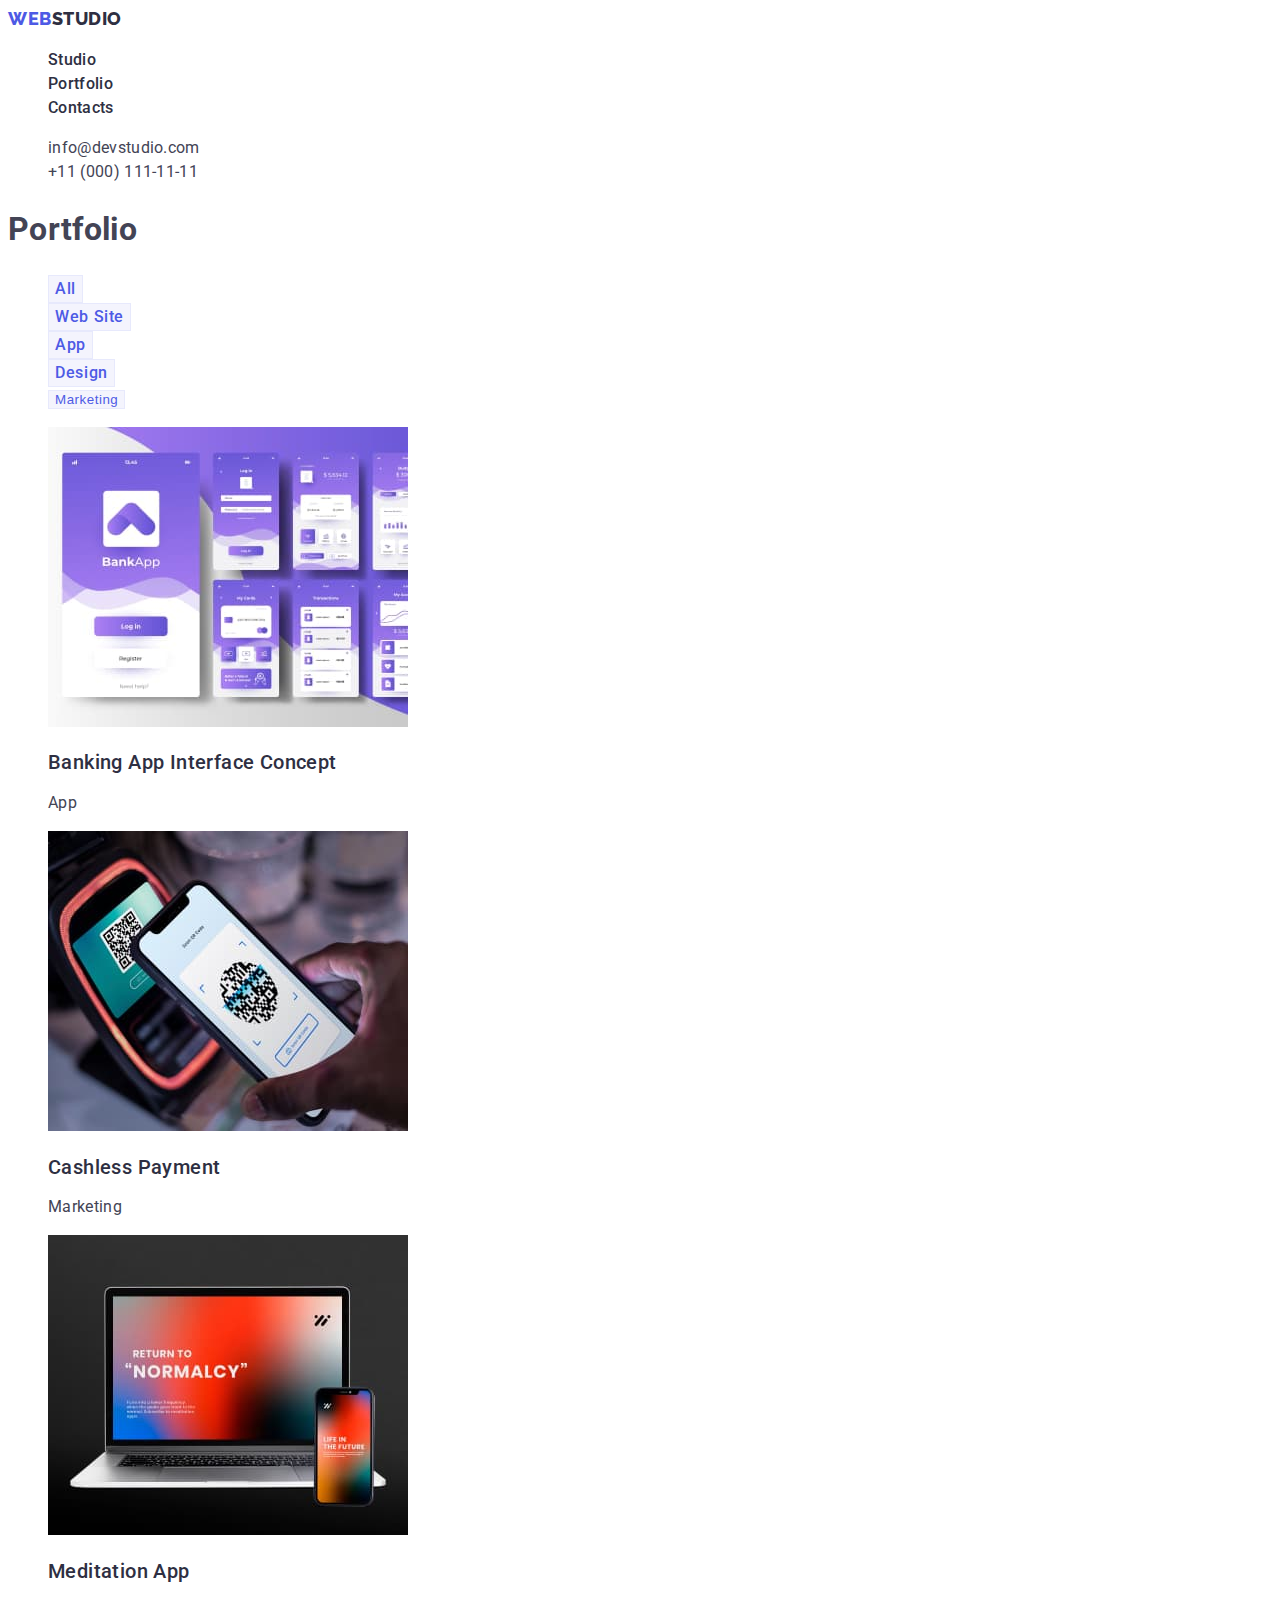
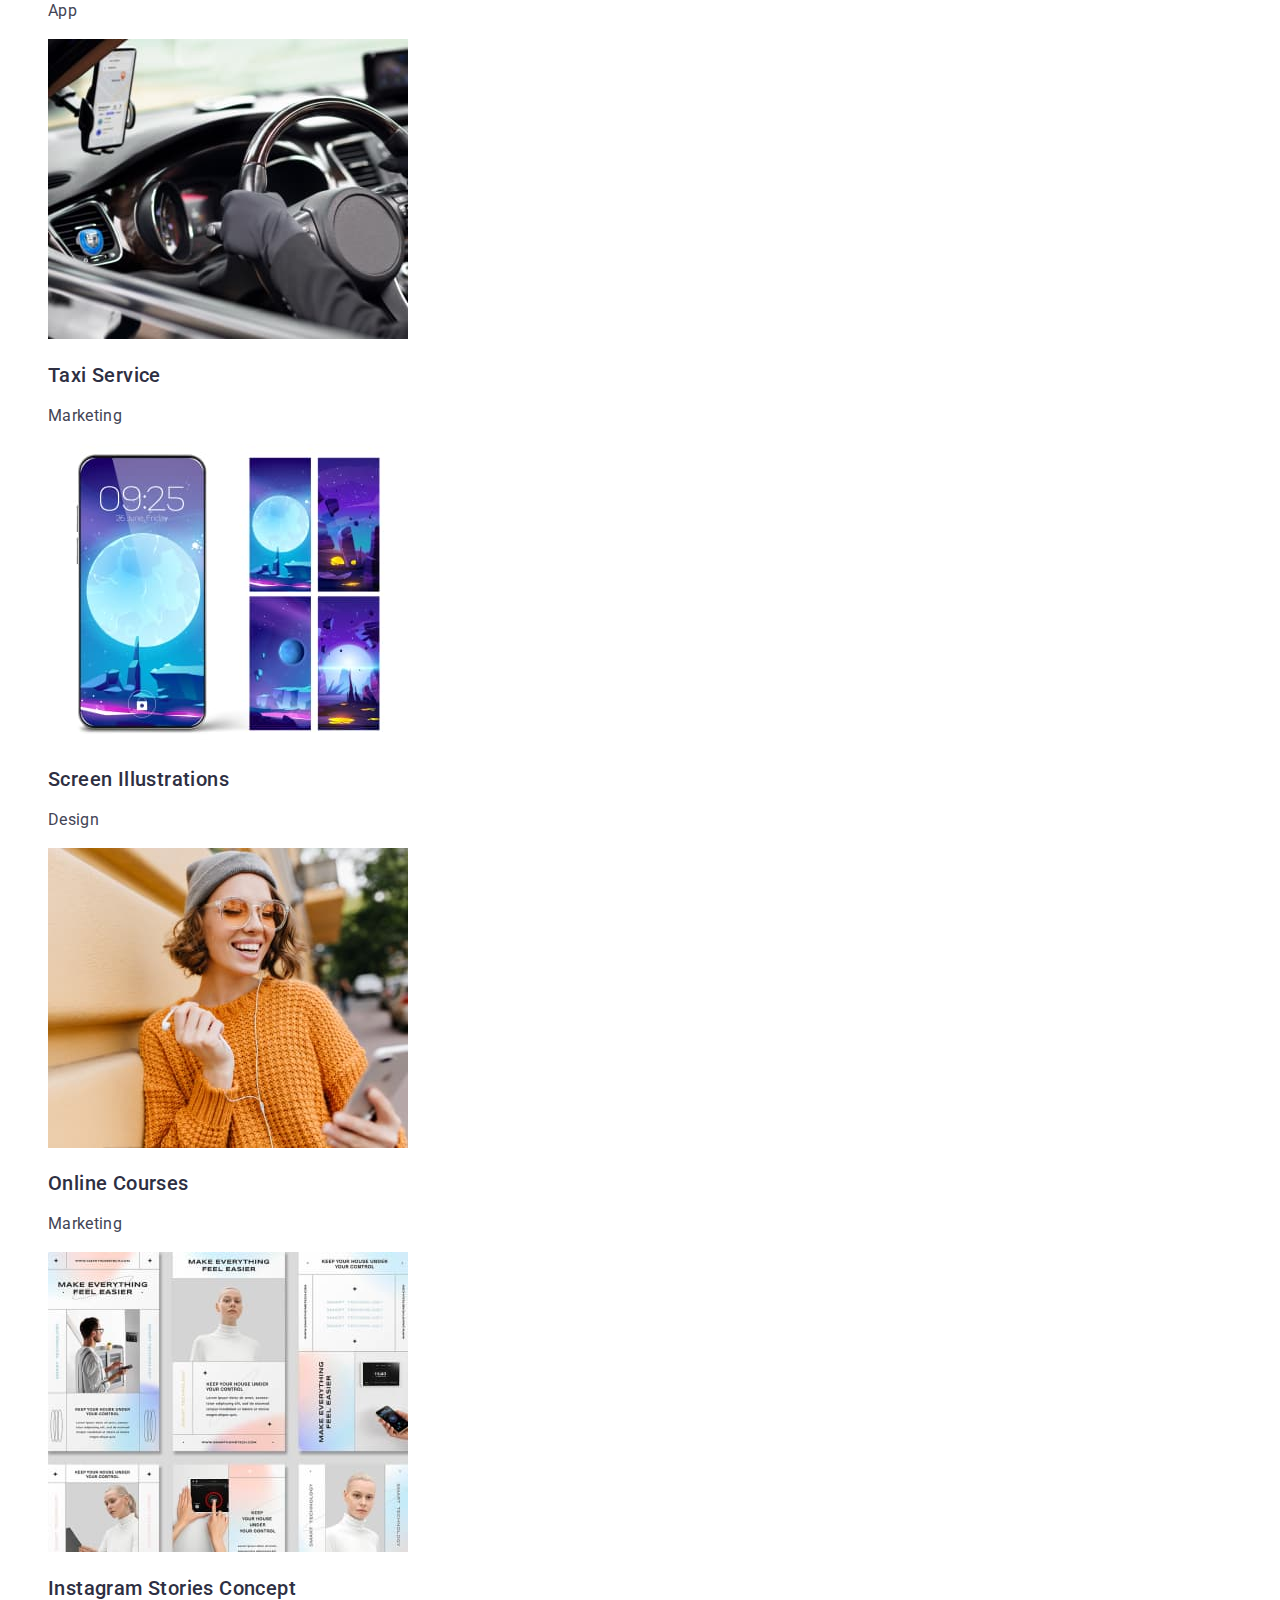
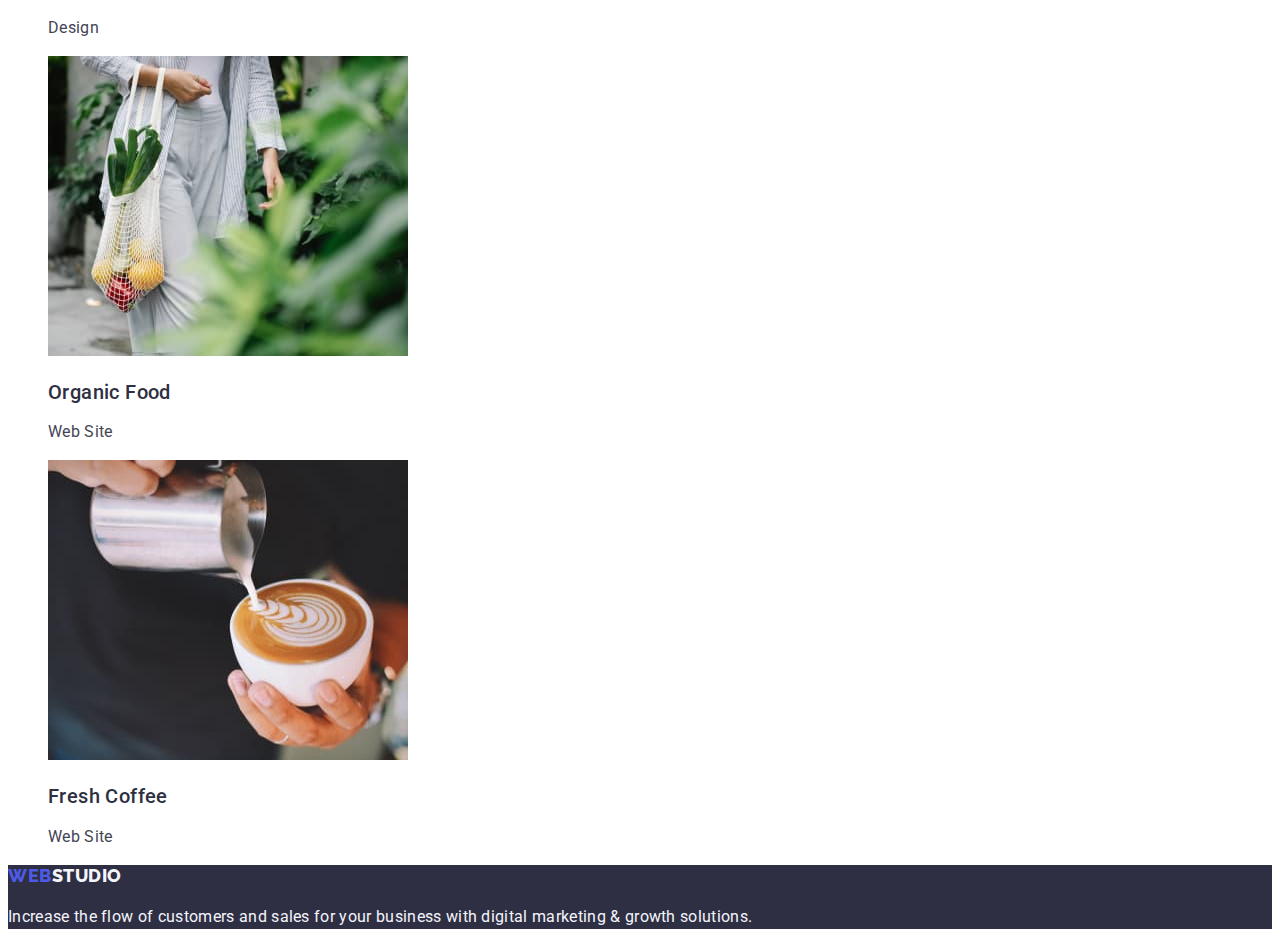
==== portfolio.html @ 128651b5 "Initial commit" ====
<!DOCTYPE html>
<html lang="en">
  <head>
    <meta charset="UTF-8" />
    <meta name="viewport" content="width=device-width, initial-scale=1.0" />
    <title>WEB Studio</title>
    <link rel="preconnect" href="https://fonts.googleapis.com" />
    <link rel="preconnect" href="https://fonts.gstatic.com" crossorigin />
    <link
      href="https://fonts.googleapis.com/css2?family=Raleway:wght@800&family=Roboto:wght@400;500;700&display=swap"
      rel="stylesheet"
    />
    <link rel="stylesheet" href="./css/styles.css" />
  </head>
  <body>
    <header>
      <nav class="navigation">
        <a href="./index.html" class="logo link">
          Web<span class="accent">Studio</span>
        </a>
        <ul class="nav-list list">
          <li>
            <a href="./index.html" class="nav-link link">Studio</a>
          </li>
          <li>
            <a href="./portfolio.html" class="nav-link link">Portfolio</a>
          </li>
          <li>
            <a href="" class="nav-link link">Contacts</a>
          </li>
        </ul>
      </nav>
      <address class="address">
        <ul class="address-list list">
          <li>
            <a href="mailto:info@devstudio.com" class="address-link link"
              >info@devstudio.com</a
            >
          </li>
          <li>
            <a href="tel:+110001111111" class="address-link link"
              >+11 (000) 111-11-11</a
            >
          </li>
        </ul>
      </address>
    </header>
    <main>
      <section class="portfolio">
        <h1>Portfolio</h1>
        <ul class="filter list">
          <li><button type="button" class="portfolio-btn btn">All</button></li>
          <li>
            <button type="button" class="portfolio-btn btn">Web Site</button>
          </li>
          <li><button type="button" class="portfolio-btn btn">App</button></li>
          <li>
            <button type="button" class="portfolio-btn btn">Design</button>
          </li>
          <li>
            <button type="button" class="portfolio-btn">Marketing</button>
          </li>
        </ul>
        <ul class="list">
          <li>
            <a href="" class="link">
              <img
                src="./images/portfolio/app.jpg"
                alt="Banking App Interface Concept"
                width="360"
                height="300"
              />
              <h2 class="subtitle">Banking App Interface Concept</h2>
              <p class="text">App</p>
            </a>
          </li>
          <li>
            <a href="" class="link">
              <img
                src="./images/portfolio/cashless_payment.jpg"
                alt="Cashless Payment"
                width="360"
                height="300"
              />
              <h2 class="subtitle">Cashless Payment</h2>
              <p class="text">Marketing</p>
            </a>
          </li>
          <li>
            <a href="" class="link"
              ><img
                src="./images/portfolio/meditation_app.jpg"
                alt="Meditation App"
                width="360"
                height="300"
              />
              <h2 class="subtitle">Meditation App</h2>
              <p class="text">App</p>
            </a>
          </li>
          <li>
            <a href="" class="link"
              ><img
                src="./images/portfolio/taxi_service.jpg"
                alt="Taxi Service"
                width="360"
                height="300"
              />
              <h2 class="subtitle">Taxi Service</h2>
              <p class="text">Marketing</p>
            </a>
          </li>
          <li>
            <a href="" class="link"
              ><img
                src="./images/portfolio/screen_illustrations.jpg"
                alt="Screen Illustrations"
                width="360"
                height="300"
              />
              <h2 class="subtitle">Screen Illustrations</h2>
              <p class="text">Design</p>
            </a>
          </li>
          <li>
            <a href="" class="link"
              ><img
                src="./images/portfolio/online_courses.jpg"
                alt="Online Courses"
                width="360"
                height="300"
              />
              <h2 class="subtitle">Online Courses</h2>
              <p class="text">Marketing</p>
            </a>
          </li>
          <li>
            <a href="" class="link"
              ><img
                src="./images/portfolio/instagram_stories_concept.jpg"
                alt="Instagram Stories Concept"
                width="360"
                height="300"
              />
              <h2 class="subtitle">Instagram Stories Concept</h2>
              <p class="text">Design</p>
            </a>
          </li>
          <li>
            <a href="" class="link"
              ><img
                src="./images/portfolio/organic_food.jpg"
                alt="Organic Food"
                width="360"
                height="300"
              />
              <h2 class="subtitle">Organic Food</h2>
              <p class="text">Web Site</p>
            </a>
          </li>
          <li>
            <a href="" class="link"
              ><img
                src="./images/portfolio/fresh_coffee.jpg"
                alt="Fresh Coffee"
                width="360"
                height="300"
              />
              <h2 class="subtitle">Fresh Coffee</h2>
              <p class="text">Web Site</p>
            </a>
          </li>
        </ul>
      </section>
    </main>
    <footer class="footer">
      <a href="./index.html" class="logo link"
        >Web<span class="footer-logo">Studio</span></a
      >
      <p class="footer-text">
        Increase the flow of customers and sales for your business with digital
        marketing & growth solutions.
      </p>
    </footer>
  </body>
</html>
---- css/styles.css ----
/* ============== COMMON STYLES ============== */
:root {
    --iris: #4D5AE5;
    --ocean: #404BBF;
    --white: #FFFFFF;
    --navy-blue: #2E2F42;
    --slate: #434455;
    --cloud: #F4F4FD;
    --cornflower:#E7E9FC;
}

.list {
    list-style-type: none;
}

.link {
    text-decoration: none;
}

button {
    cursor: pointer;
}

body {
    font-family: 'Roboto', sans-serif;
    font-size: 16px;
    font-weight: 400;
    line-height: 1.5;
    letter-spacing: 0.02em;
    color: var(--slate);
    background-color: var(--white);
}

.section-title {
    text-align: center;
    font-size: 36px;
    font-weight: 700;
    line-height: 1.11;
    letter-spacing: 0.02em;
    text-transform: capitalize;
    color: var(--navy-blue);
}
/* ============== COMMON STYLES ============== */

/* ============== HEDER STYLES ============== */
.logo{
    font-family: 'Raleway', sans-serif;
    color: var(--iris);
    font-size: 18px;
    font-weight: 800;
    line-height: 1.17;
    letter-spacing: 0.03em;
    text-transform: uppercase;       
}

.accent {
    color: var(--navy-blue);
}

.nav-link {
    color: var(--navy-blue);
    font-weight: 500;
    font-style: normal;
}

address {
    font-style: normal;
}

.address-link {
    color: var(--slate);
    font-family: Roboto;
    
}

.nav-link:hover,
.nav-link:focus,
.address-link:hover,
.address-link:focus {
    color: var(--ocean);
}
/* ============== HEDER STYLES ============== */

/* ============== HERO STYLES ============== */
.hero{
    background-color: var(--navy-blue);
}

.hero-title {
    text-align: center;
    font-size: 56px;
    font-weight: 700;
    line-height: 1.07;
    letter-spacing: 0.02em;
    color: var(--white);
}

.btn {
   font-family: inherit;
    font-size: 16px;
    font-weight: 500;
    line-height: 1.5;
    letter-spacing: 0.04em;
    color: var(--white);
    background-color: #4D5AE5;
}

.btn:hover,
.btn:focus {
    background-color: var(--ocean);
}

/* ============== HERO STYLES ============== */

/* ============== Features STYLES ============== */

.subtitle {
    color: var(--navy-blue);
    font-size: 20px;
    font-weight: 500;
    line-height: 1.2;
    letter-spacing: 0.02em;
}


/* ============== Features STYLES ============== */


/* ============== Team STYLES ============== */


.team {
    background-color: var(--cloud);
}

.team-item {
    background-color: var(--white);
}

/* ============== Team STYLES ============== */

/* ============== Footer STYLES ============== */

.footer {
    background-color: var(--navy-blue);
}

.footer-logo {
    color: var(--cloud);
}

.footer-text{
color: var(--cloud);
}

/* ============== Footer STYLES ============== */

/* ============== PORTFOLIO STYLES ============== */

.portfolio-btn{
    border: 1px solid var(--cornflower);
    background: var(--cloud);
    text-align: center;
    font-weight: 500;
    letter-spacing: 0.04em;
    color: var(--iris);
}

.portfolio-btn:hover,
.portfolio-btn:focus {
    background: var(--ocean);
    color: var(--white);
}

.text{
    color: var(--slate);
}
/* ============== PORTFOLIO STYLES ============== */
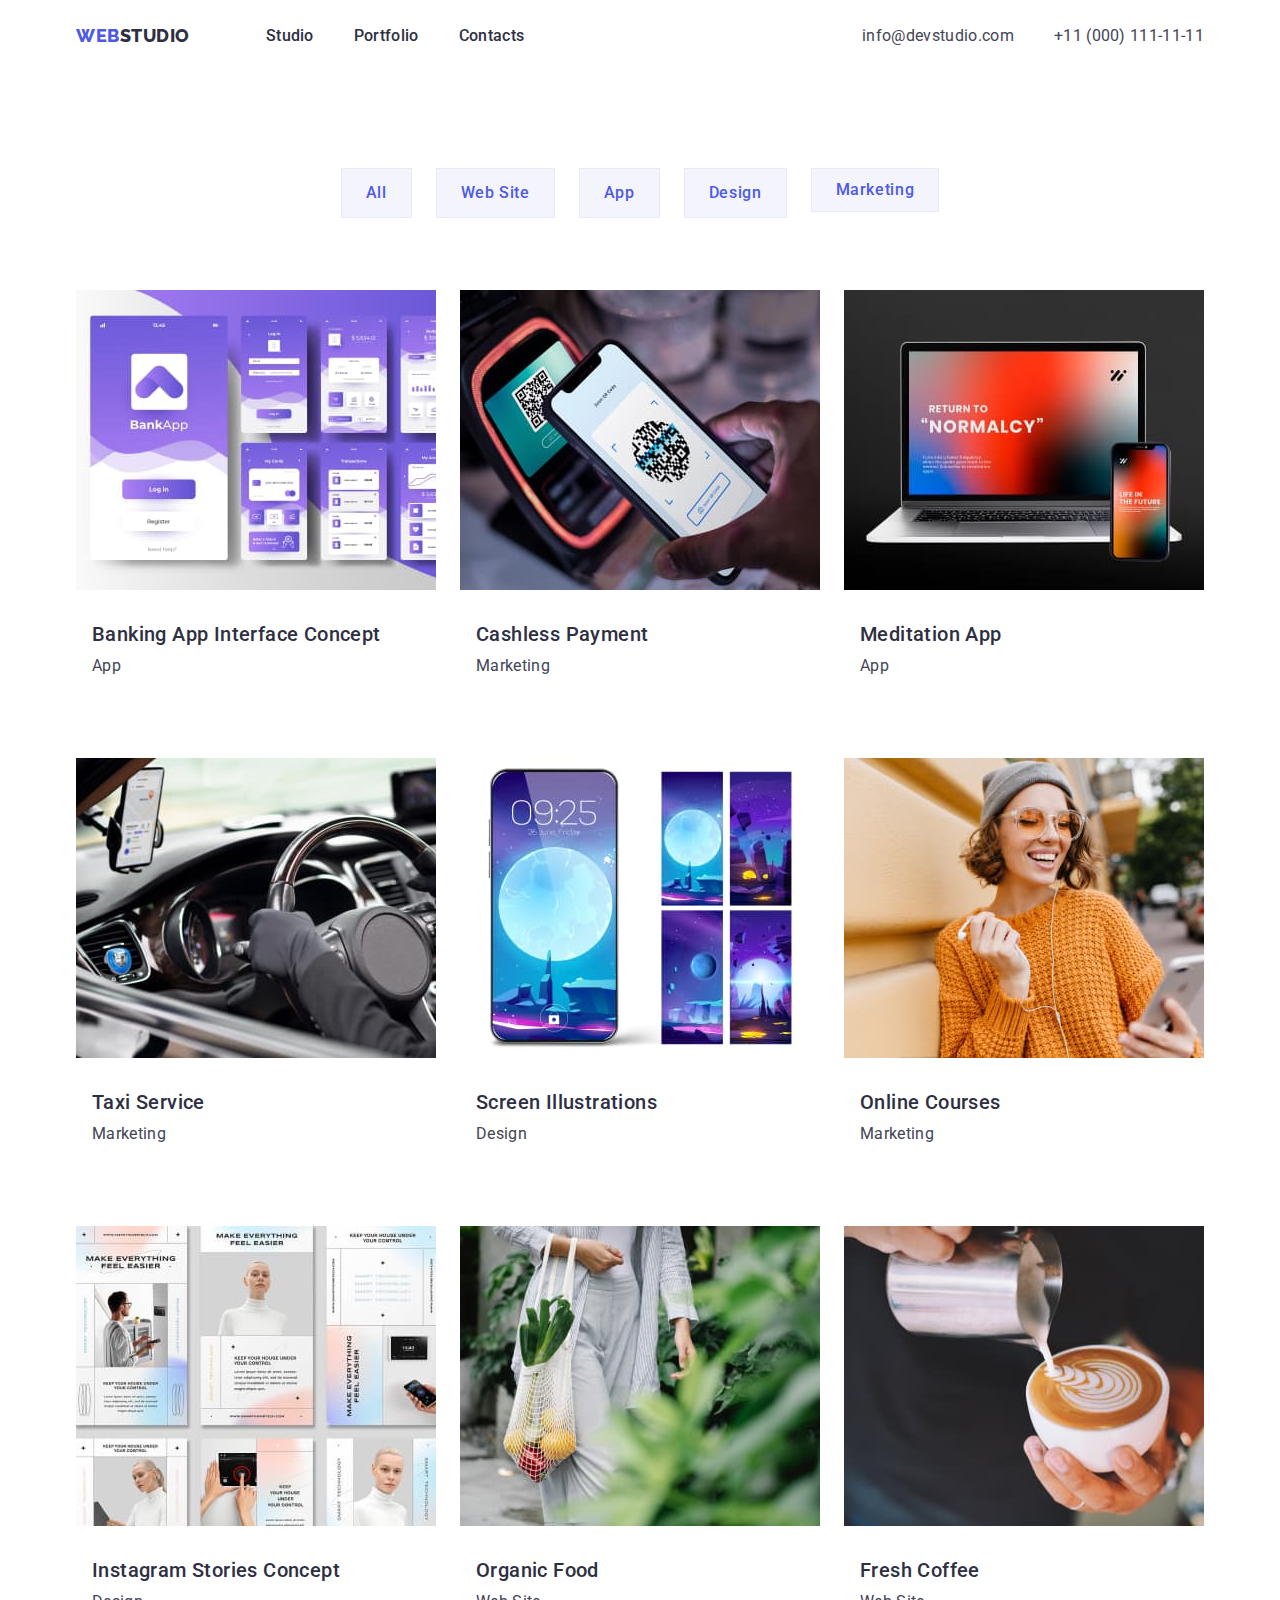
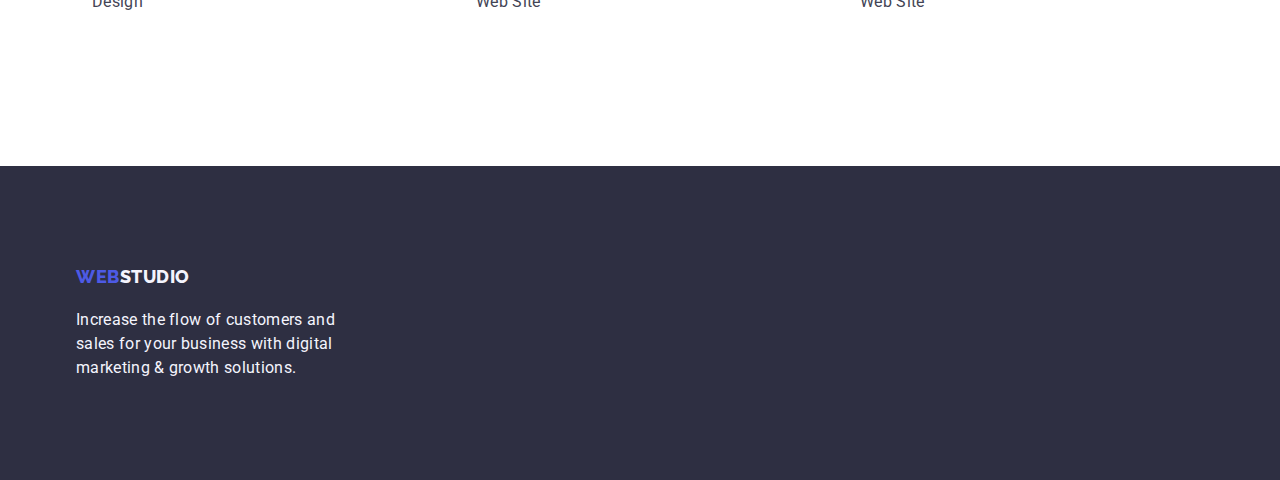
==== commit 5c3252fb: "hw3" ====
--- a/portfolio.html
+++ b/portfolio.html
@@ -4,6 +4,10 @@
     <meta charset="UTF-8" />
     <meta name="viewport" content="width=device-width, initial-scale=1.0" />
     <title>WEB Studio</title>
+    <link
+      rel="stylesheet"
+      href="https://cdnjs.cloudflare.com/ajax/libs/modern-normalize/2.0.0/modern-normalize.min.css"
+    />
     <link rel="preconnect" href="https://fonts.googleapis.com" />
     <link rel="preconnect" href="https://fonts.gstatic.com" crossorigin />
     <link
@@ -14,173 +18,201 @@
   </head>
   <body>
     <header>
-      <nav class="navigation">
-        <a href="./index.html" class="logo link">
-          Web<span class="accent">Studio</span>
-        </a>
-        <ul class="nav-list list">
-          <li>
-            <a href="./index.html" class="nav-link link">Studio</a>
-          </li>
-          <li>
-            <a href="./portfolio.html" class="nav-link link">Portfolio</a>
-          </li>
-          <li>
-            <a href="" class="nav-link link">Contacts</a>
-          </li>
-        </ul>
-      </nav>
-      <address class="address">
-        <ul class="address-list list">
-          <li>
-            <a href="mailto:info@devstudio.com" class="address-link link"
-              >info@devstudio.com</a
-            >
-          </li>
-          <li>
-            <a href="tel:+110001111111" class="address-link link"
-              >+11 (000) 111-11-11</a
-            >
-          </li>
-        </ul>
-      </address>
+      <div class="heder-container container">
+        <nav class="navigation">
+          <a href="./index.html" class="logo link"
+            >Web<span class="accent">Studio</span></a
+          >
+          <ul class="nav-list list">
+            <li>
+              <a href="./index.html" class="nav-link link">Studio</a>
+            </li>
+            <li>
+              <a href="./portfolio.html" class="nav-link link">Portfolio</a>
+            </li>
+            <li>
+              <a href="" class="nav-link link">Contacts</a>
+            </li>
+          </ul>
+        </nav>
+        <address class="address">
+          <ul class="address-list list">
+            <li>
+              <a href="mailto:info@devstudio.com" class="address-link link"
+                >info@devstudio.com</a
+              >
+            </li>
+            <li>
+              <a href="tel:+110001111111" class="address-link link"
+                >+11 (000) 111-11-11</a
+              >
+            </li>
+          </ul>
+        </address>
+      </div>
     </header>
     <main>
-      <section class="portfolio">
-        <h1>Portfolio</h1>
-        <ul class="filter list">
-          <li><button type="button" class="portfolio-btn btn">All</button></li>
-          <li>
-            <button type="button" class="portfolio-btn btn">Web Site</button>
-          </li>
-          <li><button type="button" class="portfolio-btn btn">App</button></li>
-          <li>
-            <button type="button" class="portfolio-btn btn">Design</button>
-          </li>
-          <li>
-            <button type="button" class="portfolio-btn">Marketing</button>
-          </li>
-        </ul>
-        <ul class="list">
-          <li>
-            <a href="" class="link">
-              <img
-                src="./images/portfolio/app.jpg"
-                alt="Banking App Interface Concept"
-                width="360"
-                height="300"
-              />
-              <h2 class="subtitle">Banking App Interface Concept</h2>
-              <p class="text">App</p>
-            </a>
-          </li>
-          <li>
-            <a href="" class="link">
-              <img
-                src="./images/portfolio/cashless_payment.jpg"
-                alt="Cashless Payment"
-                width="360"
-                height="300"
-              />
-              <h2 class="subtitle">Cashless Payment</h2>
-              <p class="text">Marketing</p>
-            </a>
-          </li>
-          <li>
-            <a href="" class="link"
-              ><img
-                src="./images/portfolio/meditation_app.jpg"
-                alt="Meditation App"
-                width="360"
-                height="300"
-              />
-              <h2 class="subtitle">Meditation App</h2>
-              <p class="text">App</p>
-            </a>
-          </li>
-          <li>
-            <a href="" class="link"
-              ><img
-                src="./images/portfolio/taxi_service.jpg"
-                alt="Taxi Service"
-                width="360"
-                height="300"
-              />
-              <h2 class="subtitle">Taxi Service</h2>
-              <p class="text">Marketing</p>
-            </a>
-          </li>
-          <li>
-            <a href="" class="link"
-              ><img
-                src="./images/portfolio/screen_illustrations.jpg"
-                alt="Screen Illustrations"
-                width="360"
-                height="300"
-              />
-              <h2 class="subtitle">Screen Illustrations</h2>
-              <p class="text">Design</p>
-            </a>
-          </li>
-          <li>
-            <a href="" class="link"
-              ><img
-                src="./images/portfolio/online_courses.jpg"
-                alt="Online Courses"
-                width="360"
-                height="300"
-              />
-              <h2 class="subtitle">Online Courses</h2>
-              <p class="text">Marketing</p>
-            </a>
-          </li>
-          <li>
-            <a href="" class="link"
-              ><img
-                src="./images/portfolio/instagram_stories_concept.jpg"
-                alt="Instagram Stories Concept"
-                width="360"
-                height="300"
-              />
-              <h2 class="subtitle">Instagram Stories Concept</h2>
-              <p class="text">Design</p>
-            </a>
-          </li>
-          <li>
-            <a href="" class="link"
-              ><img
-                src="./images/portfolio/organic_food.jpg"
-                alt="Organic Food"
-                width="360"
-                height="300"
-              />
-              <h2 class="subtitle">Organic Food</h2>
-              <p class="text">Web Site</p>
-            </a>
-          </li>
-          <li>
-            <a href="" class="link"
-              ><img
-                src="./images/portfolio/fresh_coffee.jpg"
-                alt="Fresh Coffee"
-                width="360"
-                height="300"
-              />
-              <h2 class="subtitle">Fresh Coffee</h2>
-              <p class="text">Web Site</p>
-            </a>
-          </li>
-        </ul>
+      <section class="portfolio section">
+        <div class="container">
+          <h1 class="visually-hidden">Portfolio</h1>
+          <ul class="filter list">
+            <li>
+              <button type="button" class="portfolio-btn btn">All</button>
+            </li>
+            <li>
+              <button type="button" class="portfolio-btn btn">Web Site</button>
+            </li>
+            <li>
+              <button type="button" class="portfolio-btn btn">App</button>
+            </li>
+            <li>
+              <button type="button" class="portfolio-btn btn">Design</button>
+            </li>
+            <li>
+              <button type="button" class="portfolio-btn">Marketing</button>
+            </li>
+          </ul>
+          <ul class="portfolio-list list">
+            <li>
+              <a href="" class="link">
+                <img
+                  src="./images/portfolio/app.jpg"
+                  alt="Banking App Interface Concept"
+                  width="360"
+                  height="300"
+                />
+                <div class="portfolio-wrap">
+                  <h2 class="subtitle">Banking App Interface Concept</h2>
+                  <p class="text">App</p>
+                </div>
+              </a>
+            </li>
+            <li>
+              <a href="" class="link">
+                <img
+                  src="./images/portfolio/cashless_payment.jpg"
+                  alt="Cashless Payment"
+                  width="360"
+                  height="300"
+                />
+                <div class="portfolio-wrap">
+                  <h2 class="subtitle">Cashless Payment</h2>
+                  <p class="text">Marketing</p>
+                </div>
+              </a>
+            </li>
+            <li>
+              <a href="" class="link"
+                ><img
+                  src="./images/portfolio/meditation_app.jpg"
+                  alt="Meditation App"
+                  width="360"
+                  height="300"
+                />
+                <div class="portfolio-wrap">
+                  <h2 class="subtitle">Meditation App</h2>
+                  <p class="text">App</p>
+                </div>
+              </a>
+            </li>
+            <li>
+              <a href="" class="link"
+                ><img
+                  src="./images/portfolio/taxi_service.jpg"
+                  alt="Taxi Service"
+                  width="360"
+                  height="300"
+                />
+                <div class="portfolio-wrap">
+                  <h2 class="subtitle">Taxi Service</h2>
+                  <p class="text">Marketing</p>
+                </div>
+              </a>
+            </li>
+            <li>
+              <a href="" class="link"
+                ><img
+                  src="./images/portfolio/screen_illustrations.jpg"
+                  alt="Screen Illustrations"
+                  width="360"
+                  height="300"
+                />
+                <div class="portfolio-wrap">
+                  <h2 class="subtitle">Screen Illustrations</h2>
+                  <p class="text">Design</p>
+                </div>
+              </a>
+            </li>
+            <li>
+              <a href="" class="link"
+                ><img
+                  src="./images/portfolio/online_courses.jpg"
+                  alt="Online Courses"
+                  width="360"
+                  height="300"
+                />
+                <div class="portfolio-wrap">
+                  <h2 class="subtitle">Online Courses</h2>
+                  <p class="text">Marketing</p>
+                </div>
+              </a>
+            </li>
+            <li>
+              <a href="" class="link"
+                ><img
+                  src="./images/portfolio/instagram_stories_concept.jpg"
+                  alt="Instagram Stories Concept"
+                  width="360"
+                  height="300"
+                />
+                <div class="portfolio-wrap">
+                  <h2 class="subtitle">Instagram Stories Concept</h2>
+                  <p class="text">Design</p>
+                </div>
+              </a>
+            </li>
+            <li>
+              <a href="" class="link"
+                ><img
+                  src="./images/portfolio/organic_food.jpg"
+                  alt="Organic Food"
+                  width="360"
+                  height="300"
+                />
+                <div class="portfolio-wrap">
+                  <h2 class="subtitle">Organic Food</h2>
+                  <p class="text">Web Site</p>
+                </div>
+              </a>
+            </li>
+            <li>
+              <a href="" class="link"
+                ><img
+                  src="./images/portfolio/fresh_coffee.jpg"
+                  alt="Fresh Coffee"
+                  width="360"
+                  height="300"
+                />
+                <div class="portfolio-wrap">
+                  <h2 class="subtitle">Fresh Coffee</h2>
+                  <p class="text">Web Site</p>
+                </div>
+              </a>
+            </li>
+          </ul>
+        </div>
       </section>
     </main>
-    <footer class="footer">
-      <a href="./index.html" class="logo link"
-        >Web<span class="footer-logo">Studio</span></a
-      >
-      <p class="footer-text">
-        Increase the flow of customers and sales for your business with digital
-        marketing & growth solutions.
-      </p>
+    <footer class="footer footer-section">
+      <div class="container">
+        <a href="./index.html" class="logo link"
+          >Web<span class="footer-logo">Studio</span></a
+        >
+        <p class="footer-text">
+          Increase the flow of customers and sales for your business with
+          digital marketing & growth solutions.
+        </p>
+      </div>
     </footer>
   </body>
 </html>
--- a/css/styles.css
+++ b/css/styles.css
@@ -9,6 +9,28 @@
     --cornflower:#E7E9FC;
 }
 
+h1,
+h2,
+h3,
+h4,
+h5,
+h6,
+p {
+    margin-top: 0;
+    margin-bottom: 0;
+}
+
+ul,
+ol {
+    margin-top: 0;
+    margin-bottom: 0;
+    padding-left: 0;
+}
+
+img {
+    display: block;
+}
+
 .list {
     list-style-type: none;
 }
@@ -31,7 +53,16 @@
     background-color: var(--white);
 }
 
+.container {
+    max-width:1158px;
+    padding-left: 15px;
+    padding-right: 15px;
+    margin-left: auto;
+    margin-right: auto;     
+}
+
 .section-title {
+    margin-bottom: 72px;
     text-align: center;
     font-size: 36px;
     font-weight: 700;
@@ -40,9 +71,39 @@
     text-transform: capitalize;
     color: var(--navy-blue);
 }
+
+.visually-hidden {
+    position: absolute;
+    width: 1px;
+    height: 1px;
+    margin: -1px;
+    border: 0;
+    padding: 0;
+    white-space: nowrap;
+    clip-path: inset(100%);
+    clip: rect(0 0 0 0);
+    overflow: hidden;
+}
+
+.section {
+    padding-top: 120px;
+    padding-bottom: 120px;
+}
 /* ============== COMMON STYLES ============== */
 
 /* ============== HEDER STYLES ============== */
+
+.heder-container {
+    display: flex;
+    justify-content: space-between;
+}
+
+.navigation {
+    display: flex;
+    align-items: center;
+}
+
+
 .logo{
     font-family: 'Raleway', sans-serif;
     color: var(--iris);
@@ -57,7 +118,16 @@
     color: var(--navy-blue);
 }
 
+.nav-list {
+    display: flex;
+    gap: 40px;
+    margin-left: 76px;
+}
+
 .nav-link {
+    display: inline-block;
+    padding-top: 24px;
+    padding-bottom: 24px;
     color: var(--navy-blue);
     font-weight: 500;
     font-style: normal;
@@ -67,7 +137,15 @@
     font-style: normal;
 }
 
+.address-list {
+    display: flex;
+    gap: 40px;
+}
+
 .address-link {
+    display: inline-block;
+    padding-top: 24px;
+    padding-bottom: 24px;
     color: var(--slate);
     font-family: Roboto;
     
@@ -86,7 +164,16 @@
     background-color: var(--navy-blue);
 }
 
+.hero-container {
+    padding-top: 188px;
+    padding-bottom: 188px;
+}
+
 .hero-title {
+    width: 496px;
+    margin-left: auto;
+    margin-right: auto;
+    margin-bottom: 48px;
     text-align: center;
     font-size: 56px;
     font-weight: 700;
@@ -96,6 +183,7 @@
 }
 
 .btn {
+    display: block;
    font-family: inherit;
     font-size: 16px;
     font-weight: 500;
@@ -103,6 +191,7 @@
     letter-spacing: 0.04em;
     color: var(--white);
     background-color: #4D5AE5;
+   
 }
 
 .btn:hover,
@@ -110,11 +199,34 @@
     background-color: var(--ocean);
 }
 
+.hero-btn {
+    margin-left: auto;
+    margin-right: auto;
+    border: none;
+    padding: 16px 32px;
+    min-width: 169px;
+}
+
 /* ============== HERO STYLES ============== */
 
 /* ============== Features STYLES ============== */
 
+.features {
+    padding-bottom: 0px;
+}
+
+.features-list {
+    display: flex;
+    gap: 24px;
+}
+
+.features-item {
+    /* flex-basis: calc((100%-72px)/4); */
+    flex-grow: 1;
+}
+
 .subtitle {
+    margin-bottom: 8px;
     color: var(--navy-blue);
     font-size: 20px;
     font-weight: 500;
@@ -125,6 +237,19 @@
 
 /* ============== Features STYLES ============== */
 
+/* ============== Work STYLES ============== */
+
+.work-list {
+    display: flex;
+    gap: 24px;
+}
+
+/* ============== WORK STYLES ============== */
+
+
+
+
+
 
 /* ============== Team STYLES ============== */
 
@@ -133,10 +258,20 @@
     background-color: var(--cloud);
 }
 
+.team-list {
+    display: flex;
+    gap: 24px;
+}
+
 .team-item {
     background-color: var(--white);
 }
 
+.wrap {
+    padding: 32px 16px;
+    text-align: center;
+}
+
 /* ============== Team STYLES ============== */
 
 /* ============== Footer STYLES ============== */
@@ -145,19 +280,41 @@
     background-color: var(--navy-blue);
 }
 
+.footer-section {
+    padding-top: 100px;
+    padding-bottom: 100px;
+}
+
 .footer-logo {
+    /* display: block; */
+    /* margin-bottom: 18px; */
     color: var(--cloud);
 }
 
 .footer-text{
-color: var(--cloud);
+    margin-top: 18px;
+    width: 264px;
+    color: var(--cloud);
 }
 
 /* ============== Footer STYLES ============== */
 
 /* ============== PORTFOLIO STYLES ============== */
 
+.portfolio {
+    padding-top: 96px;
+}
+
+.filter {
+    display: flex;
+    gap: 24px;
+    justify-content: center;
+    margin-bottom: 72px;
+}
+
 .portfolio-btn{
+    display: block;
+    padding: 12px 24px;
     border: 1px solid var(--cornflower);
     background: var(--cloud);
     text-align: center;
@@ -172,6 +329,17 @@
     color: var(--white);
 }
 
+.portfolio-list {
+    display: flex;
+    flex-wrap: wrap;
+    row-gap: 48px;
+    column-gap: 24px;
+}
+
+.portfolio-wrap {
+    padding: 32px 16px;
+}
+
 .text{
     color: var(--slate);
 }
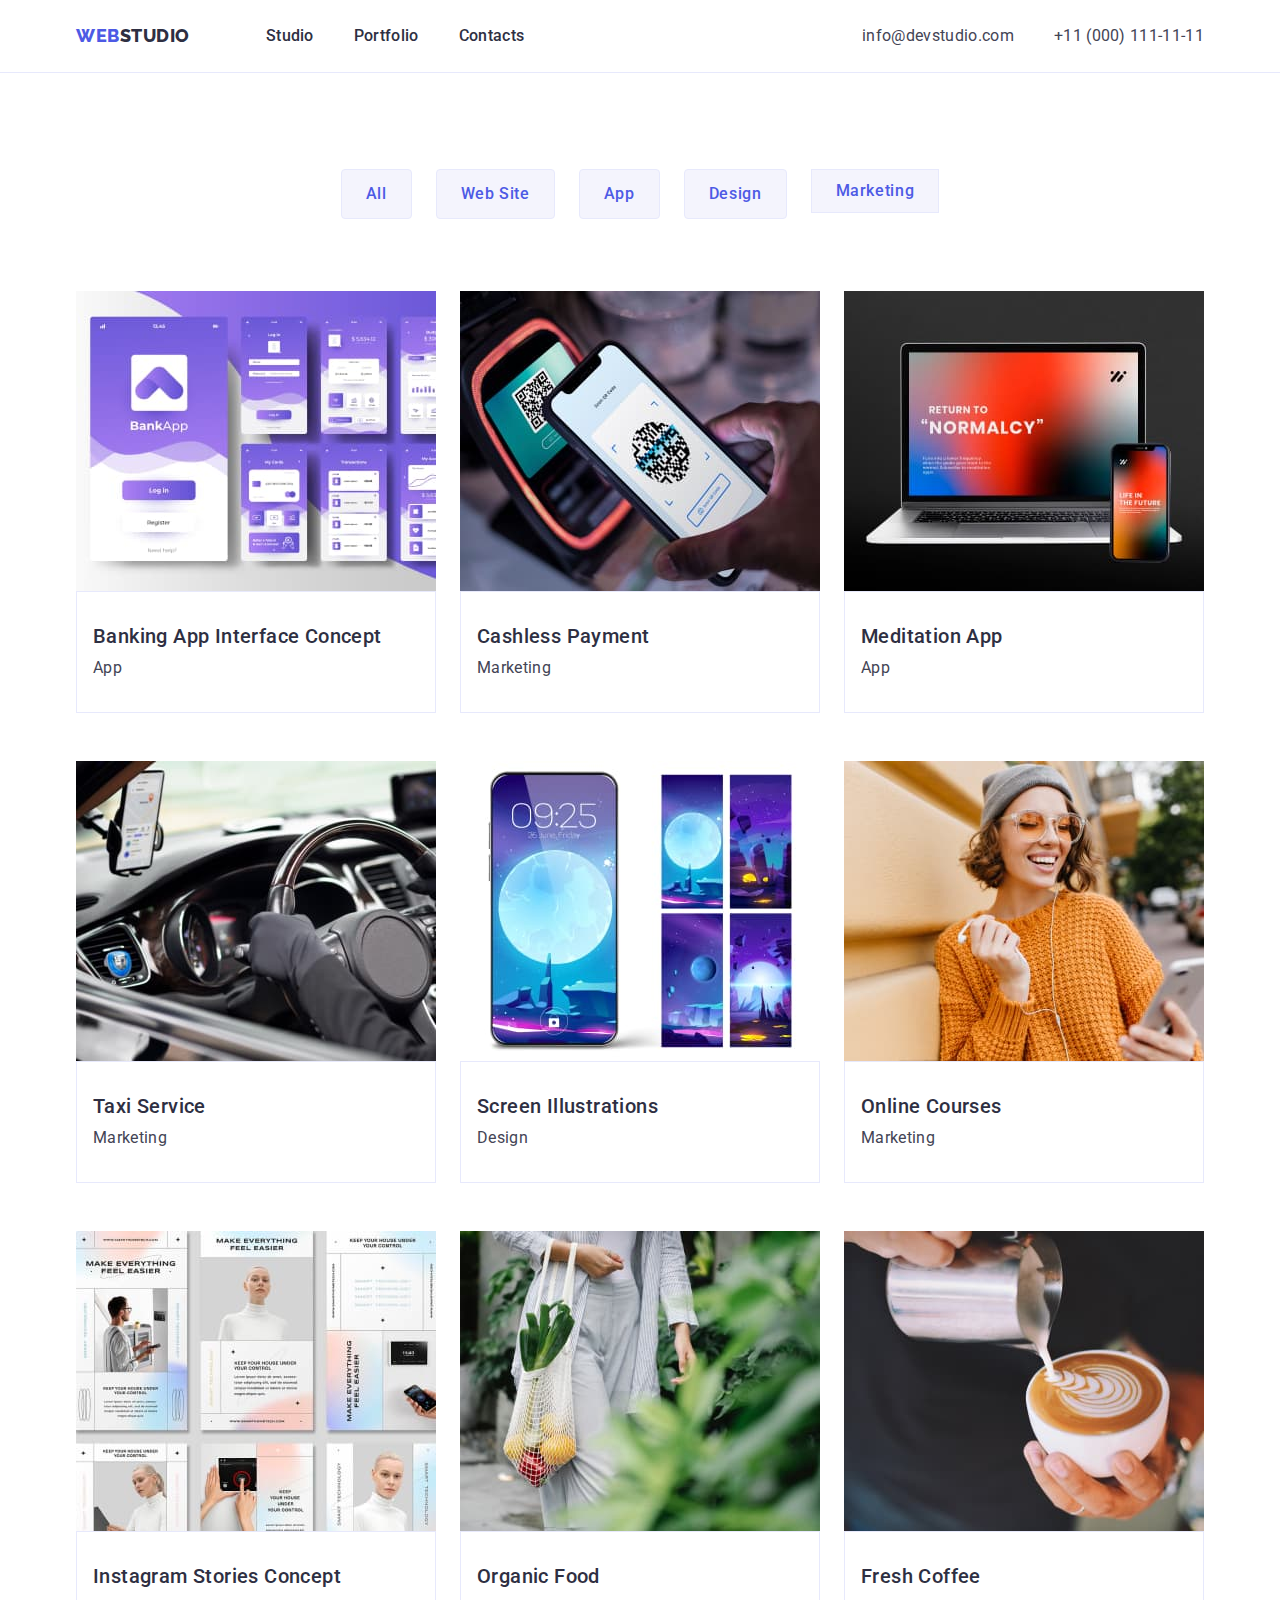
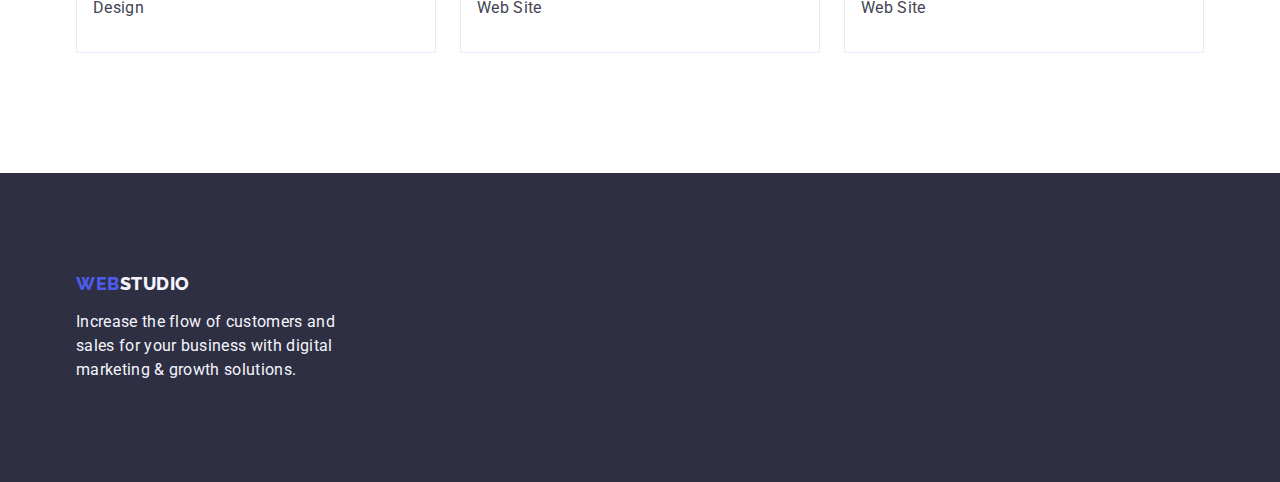
==== commit d8d4569c: "fix" ====
--- a/portfolio.html
+++ b/portfolio.html
@@ -17,7 +17,7 @@
     <link rel="stylesheet" href="./css/styles.css" />
   </head>
   <body>
-    <header>
+    <header class="heder">
       <div class="heder-container container">
         <nav class="navigation">
           <a href="./index.html" class="logo link"
@@ -73,7 +73,7 @@
             </li>
           </ul>
           <ul class="portfolio-list list">
-            <li>
+            <li class="portfolio-item">
               <a href="" class="link">
                 <img
                   src="./images/portfolio/app.jpg"
@@ -87,7 +87,7 @@
                 </div>
               </a>
             </li>
-            <li>
+            <li class="portfolio-item">
               <a href="" class="link">
                 <img
                   src="./images/portfolio/cashless_payment.jpg"
@@ -101,7 +101,7 @@
                 </div>
               </a>
             </li>
-            <li>
+            <li class="portfolio-item">
               <a href="" class="link"
                 ><img
                   src="./images/portfolio/meditation_app.jpg"
@@ -115,7 +115,7 @@
                 </div>
               </a>
             </li>
-            <li>
+            <li class="portfolio-item">
               <a href="" class="link"
                 ><img
                   src="./images/portfolio/taxi_service.jpg"
@@ -129,7 +129,7 @@
                 </div>
               </a>
             </li>
-            <li>
+            <li class="portfolio-item">
               <a href="" class="link"
                 ><img
                   src="./images/portfolio/screen_illustrations.jpg"
@@ -143,7 +143,7 @@
                 </div>
               </a>
             </li>
-            <li>
+            <li class="portfolio-item">
               <a href="" class="link"
                 ><img
                   src="./images/portfolio/online_courses.jpg"
@@ -157,7 +157,7 @@
                 </div>
               </a>
             </li>
-            <li>
+            <li class="portfolio-item">
               <a href="" class="link"
                 ><img
                   src="./images/portfolio/instagram_stories_concept.jpg"
@@ -171,7 +171,7 @@
                 </div>
               </a>
             </li>
-            <li>
+            <li class="portfolio-item">
               <a href="" class="link"
                 ><img
                   src="./images/portfolio/organic_food.jpg"
@@ -185,7 +185,7 @@
                 </div>
               </a>
             </li>
-            <li>
+            <li class="portfolio-item">
               <a href="" class="link"
                 ><img
                   src="./images/portfolio/fresh_coffee.jpg"
--- a/css/styles.css
+++ b/css/styles.css
@@ -93,6 +93,10 @@
 
 /* ============== HEDER STYLES ============== */
 
+.heder {
+    border-bottom: 1px solid var(--cornflower);
+}
+
 .heder-container {
     display: flex;
     justify-content: space-between;
@@ -105,6 +109,7 @@
 
 
 .logo{
+    margin-right: 76px;
     font-family: 'Raleway', sans-serif;
     color: var(--iris);
     font-size: 18px;
@@ -121,7 +126,6 @@
 .nav-list {
     display: flex;
     gap: 40px;
-    margin-left: 76px;
 }
 
 .nav-link {
@@ -161,16 +165,13 @@
 
 /* ============== HERO STYLES ============== */
 .hero{
-    background-color: var(--navy-blue);
-}
-
-.hero-container {
     padding-top: 188px;
     padding-bottom: 188px;
+    background-color: var(--navy-blue);
 }
 
 .hero-title {
-    width: 496px;
+    max-width: 496px;
     margin-left: auto;
     margin-right: auto;
     margin-bottom: 48px;
@@ -184,6 +185,7 @@
 
 .btn {
     display: block;
+    border-radius: 4px;
    font-family: inherit;
     font-size: 16px;
     font-weight: 500;
@@ -211,9 +213,9 @@
 
 /* ============== Features STYLES ============== */
 
-.features {
-    padding-bottom: 0px;
-}
+/* .features {
+    padding-bottom: 120px;
+} */
 
 .features-list {
     display: flex;
@@ -221,8 +223,7 @@
 }
 
 .features-item {
-    /* flex-basis: calc((100%-72px)/4); */
-    flex-grow: 1;
+    flex-basis: calc((100% - 3 * 24px) / 4);
 }
 
 .subtitle {
@@ -264,11 +265,12 @@
 }
 
 .team-item {
+    border-radius: 0px 0px 4px 4px;
     background-color: var(--white);
 }
 
 .wrap {
-    padding: 32px 16px;
+    padding: 32px 0px;
     text-align: center;
 }
 
@@ -286,13 +288,12 @@
 }
 
 .footer-logo {
-    /* display: block; */
-    /* margin-bottom: 18px; */
+    display: inline-block;
+    margin-bottom: 16px;
     color: var(--cloud);
 }
 
 .footer-text{
-    margin-top: 18px;
     width: 264px;
     color: var(--cloud);
 }
@@ -325,6 +326,7 @@
 
 .portfolio-btn:hover,
 .portfolio-btn:focus {
+    border: 1px solid transparent;
     background: var(--ocean);
     color: var(--white);
 }
@@ -337,6 +339,7 @@
 }
 
 .portfolio-wrap {
+    border: 1px solid #e7e9fc;
     padding: 32px 16px;
 }
 
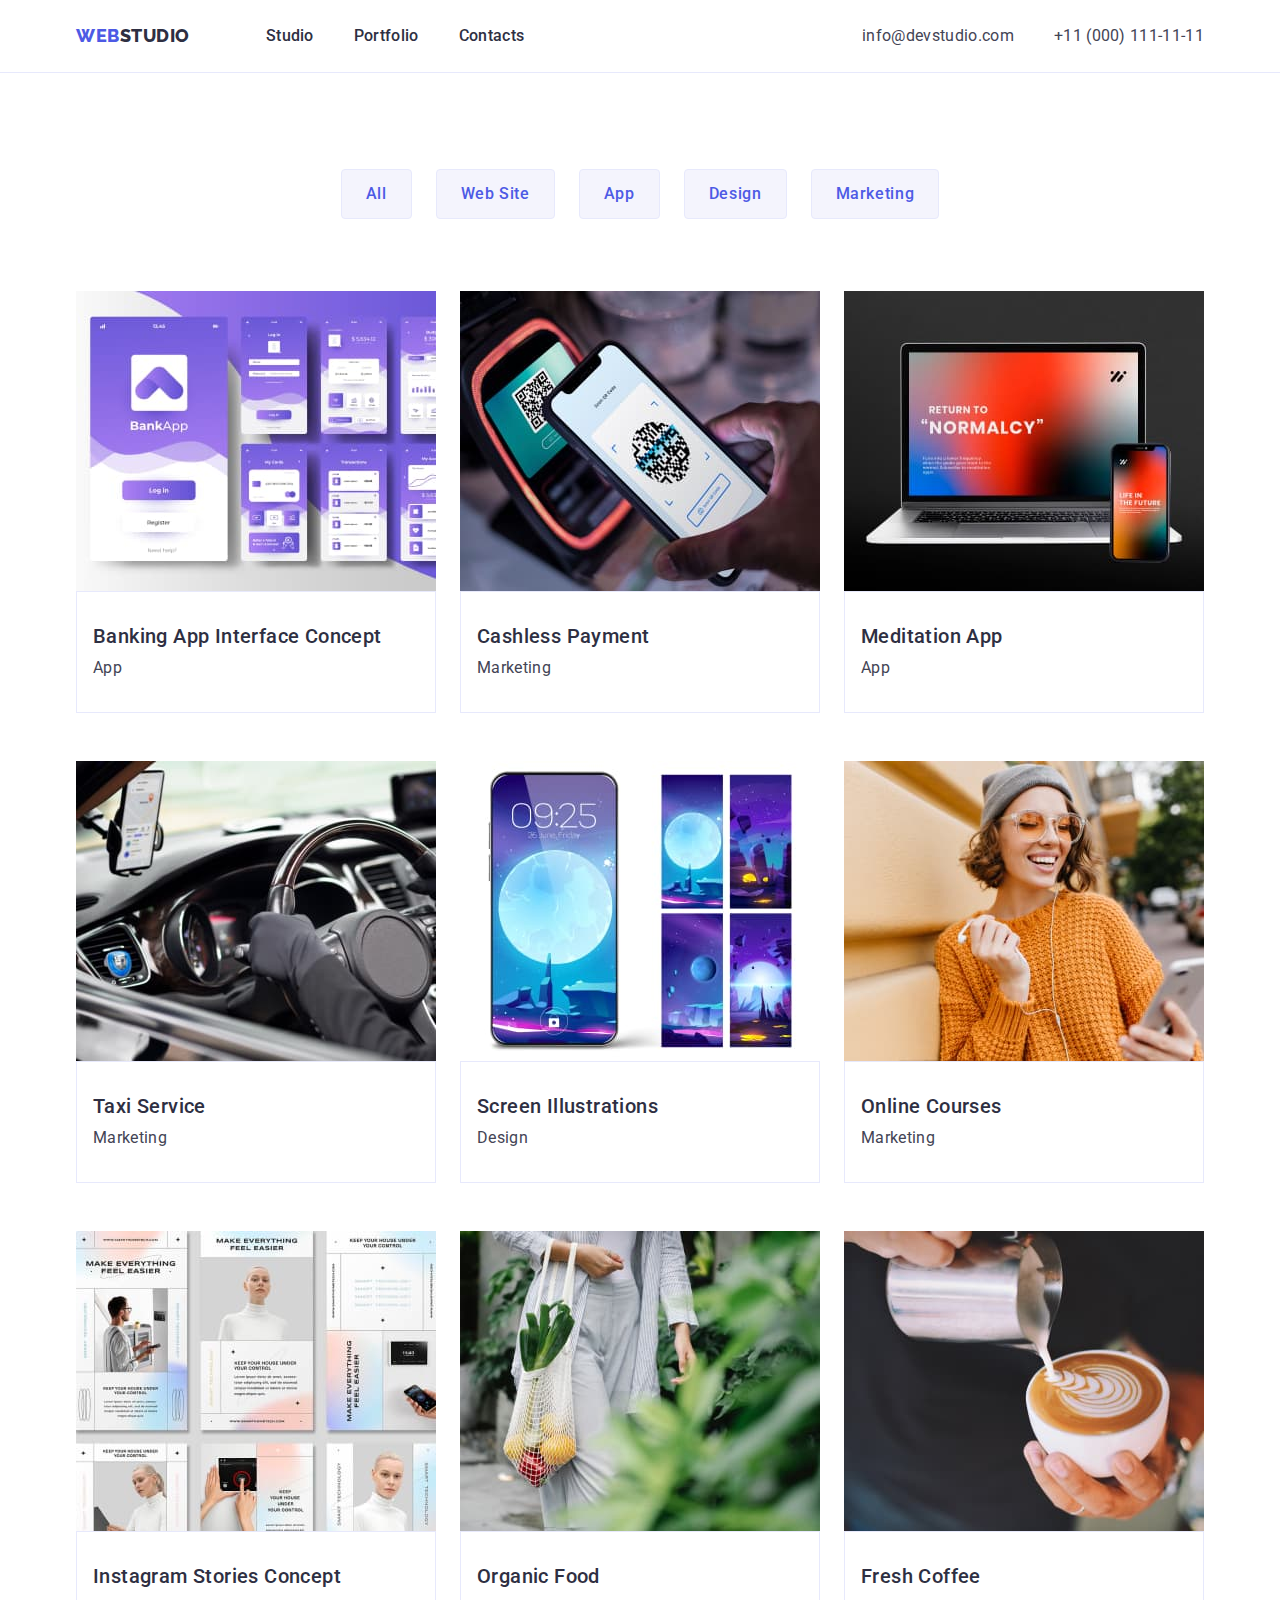
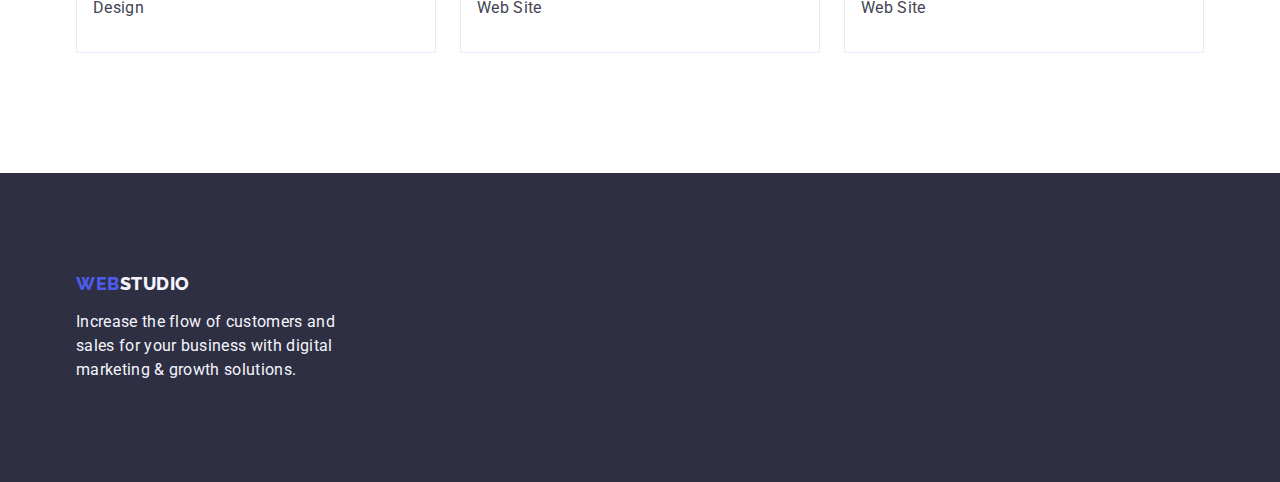
==== commit 80205e7e: "finish" ====
--- a/portfolio.html
+++ b/portfolio.html
@@ -69,7 +69,7 @@
               <button type="button" class="portfolio-btn btn">Design</button>
             </li>
             <li>
-              <button type="button" class="portfolio-btn">Marketing</button>
+              <button type="button" class="portfolio-btn btn">Marketing</button>
             </li>
           </ul>
           <ul class="portfolio-list list">
@@ -205,8 +205,8 @@
     </main>
     <footer class="footer footer-section">
       <div class="container">
-        <a href="./index.html" class="logo link"
-          >Web<span class="footer-logo">Studio</span></a
+        <a href="./index.html" class="footer-logo logo link"
+          >Web<span class="footer-span">Studio</span></a
         >
         <p class="footer-text">
           Increase the flow of customers and sales for your business with
--- a/css/styles.css
+++ b/css/styles.css
@@ -290,6 +290,9 @@
 .footer-logo {
     display: inline-block;
     margin-bottom: 16px;
+}
+
+.footer-span {
     color: var(--cloud);
 }
 
@@ -339,6 +342,7 @@
 }
 
 .portfolio-wrap {
+    border-top: none;
     border: 1px solid #e7e9fc;
     padding: 32px 16px;
 }
